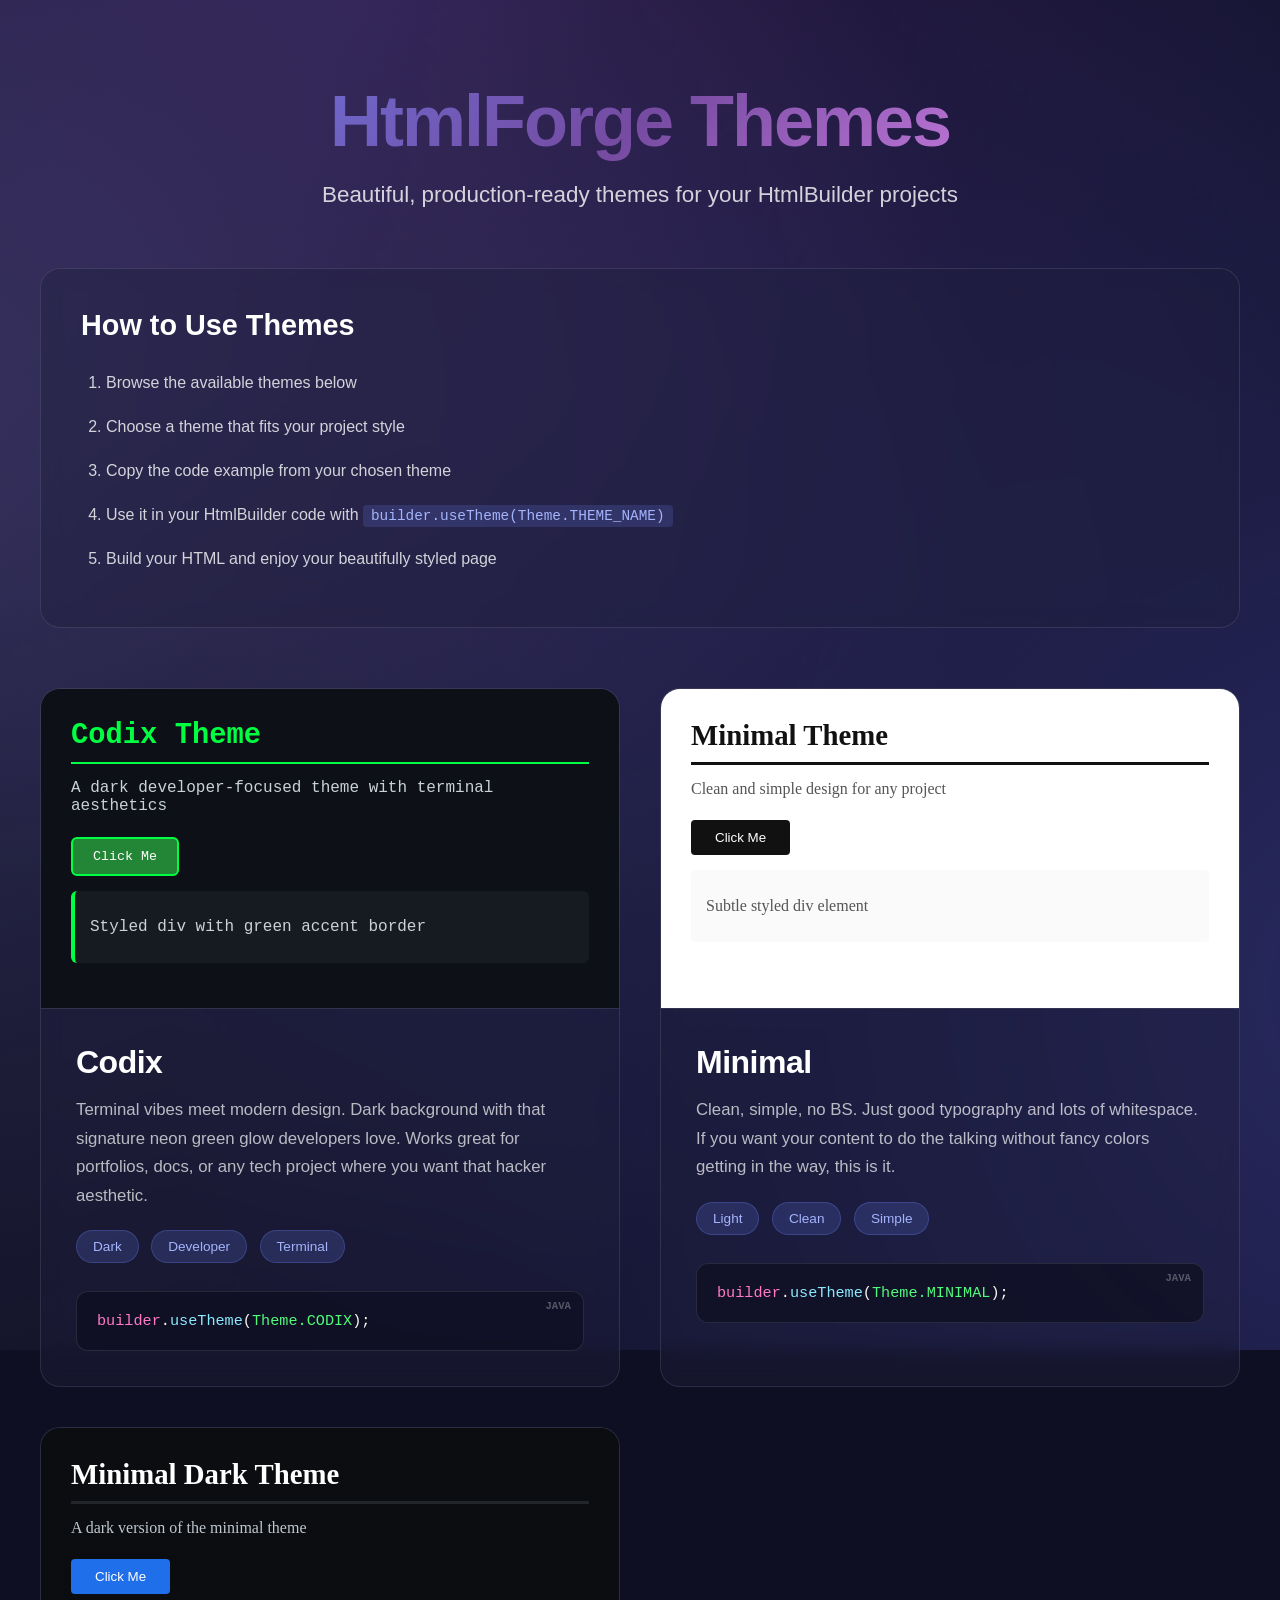
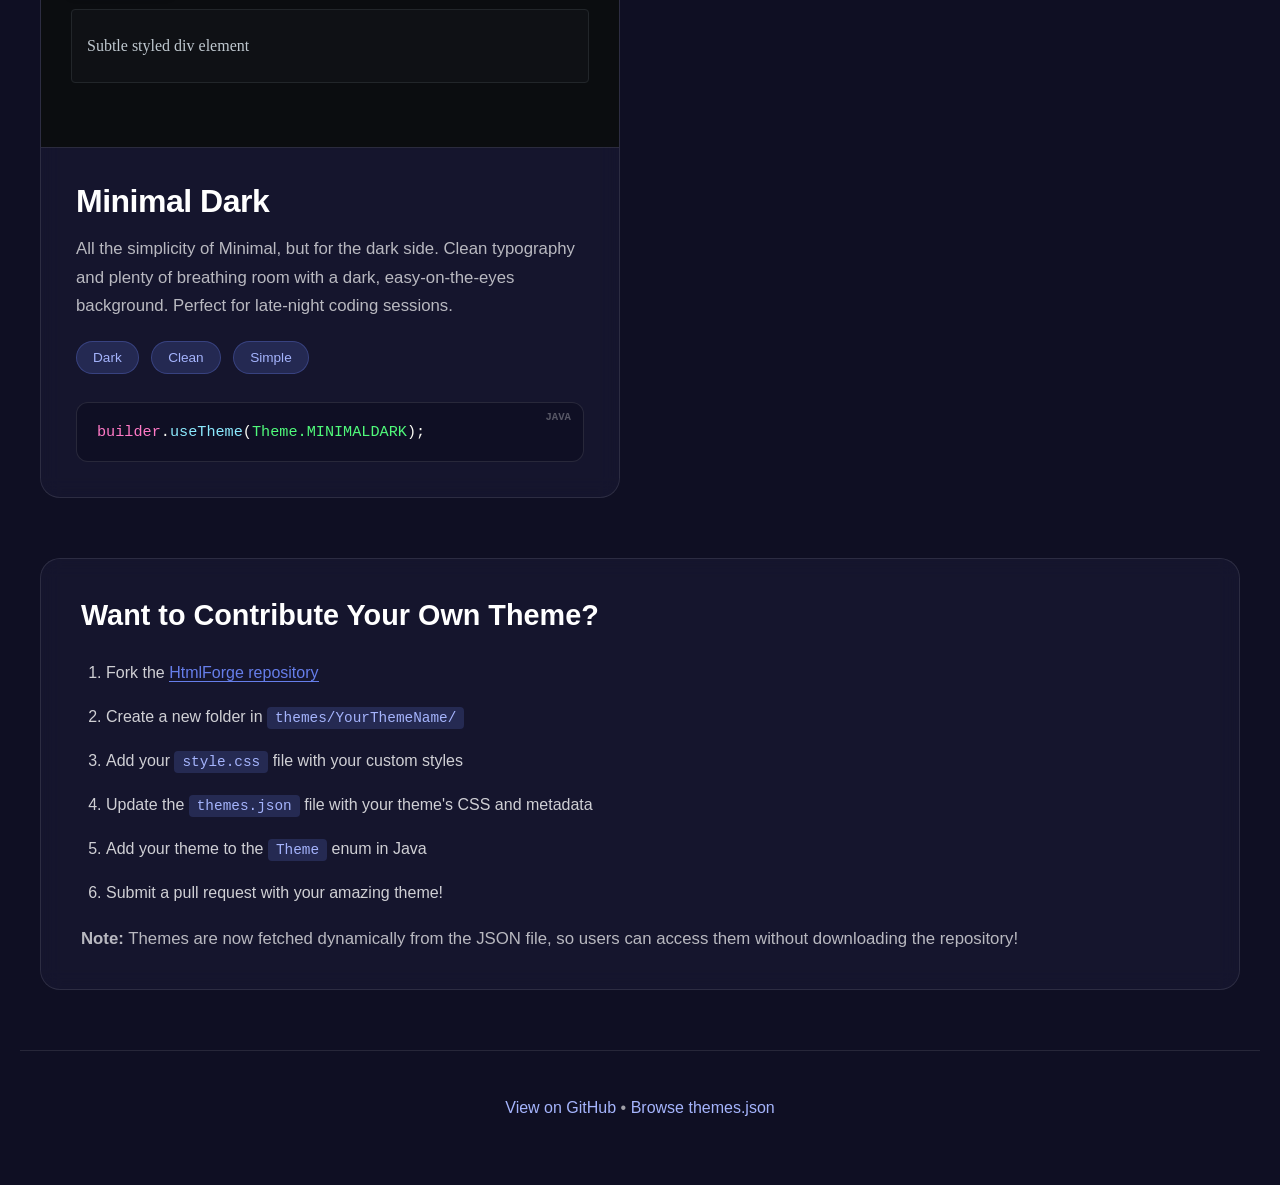
==== themes/index.html @ d9025d3d "update repository links to reflect new team ownership" ====
<!DOCTYPE html>
<html lang="en">
<head>
    <meta charset="UTF-8">
    <meta name="viewport" content="width=device-width, initial-scale=1.0">
    <title>HtmlForge Themes - Style Gallery</title>
    <style>
        * {
            margin: 0;
            padding: 0;
            box-sizing: border-box;
        }

        body {
            font-family: -apple-system, BlinkMacSystemFont, 'Segoe UI', Roboto, Oxygen, Ubuntu, sans-serif;
            background: #0f0f23;
            min-height: 100vh;
            padding: 0;
            position: relative;
            overflow-x: hidden;
        }

        /* Animated gradient background */
        body::before {
            content: '';
            position: fixed;
            top: -50%;
            left: -50%;
            width: 200%;
            height: 200%;
            background:
                radial-gradient(circle at 20% 50%, rgba(120, 119, 198, 0.3), transparent 50%),
                radial-gradient(circle at 80% 80%, rgba(99, 102, 241, 0.3), transparent 50%),
                radial-gradient(circle at 40% 20%, rgba(168, 85, 247, 0.2), transparent 50%);
            animation: gradientShift 15s ease infinite;
            z-index: -1;
        }

        @keyframes gradientShift {
            0%, 100% { transform: translate(0, 0) rotate(0deg); }
            33% { transform: translate(5%, 5%) rotate(120deg); }
            66% { transform: translate(-5%, 5%) rotate(240deg); }
        }

        .container {
            max-width: 1400px;
            margin: 0 auto;
            padding: 0 20px;
        }

        header {
            text-align: center;
            color: white;
            padding: 80px 20px 60px;
            position: relative;
        }

        header h1 {
            font-size: clamp(2.5em, 8vw, 4.5em);
            margin-bottom: 20px;
            background: linear-gradient(135deg, #667eea 0%, #764ba2 50%, #f093fb 100%);
            -webkit-background-clip: text;
            -webkit-text-fill-color: transparent;
            background-clip: text;
            font-weight: 800;
            letter-spacing: -2px;
            animation: slideDown 0.8s ease-out;
        }

        @keyframes slideDown {
            from {
                opacity: 0;
                transform: translateY(-30px);
            }
            to {
                opacity: 1;
                transform: translateY(0);
            }
        }

        header p {
            font-size: clamp(1.1em, 3vw, 1.4em);
            color: rgba(255, 255, 255, 0.8);
            font-weight: 300;
            animation: fadeIn 1s ease-out 0.3s both;
        }

        @keyframes fadeIn {
            from { opacity: 0; }
            to { opacity: 1; }
        }

        .theme-grid {
            display: grid;
            grid-template-columns: repeat(auto-fit, minmax(min(100%, 550px), 1fr));
            gap: 40px;
            margin-bottom: 60px;
            padding: 0 20px;
        }

        .theme-card {
            background: rgba(30, 30, 60, 0.4);
            backdrop-filter: blur(10px);
            border-radius: 20px;
            overflow: hidden;
            border: 1px solid rgba(255, 255, 255, 0.1);
            transition: all 0.4s cubic-bezier(0.175, 0.885, 0.32, 1.275);
            animation: cardFloat 1s ease-out both;
        }

        .theme-card:nth-child(1) { animation-delay: 0.1s; }
        .theme-card:nth-child(2) { animation-delay: 0.2s; }
        .theme-card:nth-child(3) { animation-delay: 0.3s; }

        @keyframes cardFloat {
            from {
                opacity: 0;
                transform: translateY(40px);
            }
            to {
                opacity: 1;
                transform: translateY(0);
            }
        }

        .theme-card:hover {
            transform: translateY(-10px) scale(1.02);
            border-color: rgba(102, 126, 234, 0.5);
            box-shadow:
                0 20px 60px rgba(102, 126, 234, 0.3),
                0 0 0 1px rgba(102, 126, 234, 0.2);
        }

        .theme-preview {
            height: 320px;
            overflow: hidden;
            position: relative;
            background: linear-gradient(180deg, rgba(0,0,0,0.1) 0%, rgba(0,0,0,0.3) 100%);
            border-bottom: 1px solid rgba(255, 255, 255, 0.1);
        }

        .theme-preview-content {
            padding: 30px;
            height: 100%;
            overflow: hidden;
        }

        .theme-info {
            padding: 35px;
        }

        .theme-info h2 {
            color: #ffffff;
            font-size: 2em;
            margin-bottom: 15px;
            font-weight: 700;
            letter-spacing: -0.5px;
        }

        .theme-info p {
            color: rgba(255, 255, 255, 0.7);
            font-size: 1.05em;
            line-height: 1.7;
            margin-bottom: 20px;
        }

        .theme-tags {
            margin-bottom: 20px;
        }

        .theme-tag {
            display: inline-block;
            background: rgba(102, 126, 234, 0.2);
            color: #a5b4fc;
            padding: 8px 16px;
            border-radius: 25px;
            font-size: 0.85em;
            margin-right: 8px;
            margin-bottom: 8px;
            border: 1px solid rgba(102, 126, 234, 0.3);
            font-weight: 500;
            transition: all 0.3s ease;
        }

        .theme-tag:hover {
            background: rgba(102, 126, 234, 0.3);
            border-color: rgba(102, 126, 234, 0.5);
            transform: translateY(-2px);
        }

        .code-block {
            background: rgba(15, 15, 35, 0.8);
            color: #f8f8f2;
            padding: 20px;
            border-radius: 12px;
            margin-top: 20px;
            font-family: 'Monaco', 'Courier New', monospace;
            font-size: 0.95em;
            overflow-x: auto;
            border: 1px solid rgba(255, 255, 255, 0.1);
            position: relative;
        }

        .code-block::before {
            content: 'JAVA';
            position: absolute;
            top: 8px;
            right: 12px;
            font-size: 0.7em;
            color: rgba(255, 255, 255, 0.3);
            font-weight: 600;
        }

        .code-block .keyword {
            color: #ff79c6;
        }

        .code-block .enum {
            color: #50fa7b;
        }

        .code-block .method {
            color: #8be9fd;
        }

        .instructions {
            background: rgba(30, 30, 60, 0.4);
            backdrop-filter: blur(10px);
            border-radius: 20px;
            padding: 40px;
            margin: 0 20px 60px;
            border: 1px solid rgba(255, 255, 255, 0.1);
            animation: fadeIn 1.2s ease-out;
        }

        .instructions h2 {
            color: #ffffff;
            margin-bottom: 25px;
            font-size: 1.8em;
            font-weight: 700;
        }

        .instructions ol {
            color: rgba(255, 255, 255, 0.8);
            line-height: 2;
            padding-left: 25px;
        }

        .instructions li {
            margin-bottom: 12px;
        }

        .instructions code {
            background: rgba(102, 126, 234, 0.2);
            color: #a5b4fc;
            padding: 3px 8px;
            border-radius: 4px;
            font-size: 0.9em;
            font-family: 'Monaco', monospace;
        }

        footer {
            text-align: center;
            color: rgba(255, 255, 255, 0.6);
            margin-top: 60px;
            padding: 40px 20px 60px;
            border-top: 1px solid rgba(255, 255, 255, 0.1);
        }

        footer p {
            margin: 8px 0;
        }

        footer a {
            color: #a5b4fc;
            text-decoration: none;
            transition: color 0.3s ease;
            border-bottom: 1px solid transparent;
        }

        footer a:hover {
            color: #667eea;
            border-bottom-color: #667eea;
        }

        /* Codix Preview Styles */
        .codix-preview {
            background: #0d1117;
            color: #00ff41;
            font-family: 'Consolas', 'Monaco', monospace;
        }

        .codix-preview h1 {
            color: #00ff41;
            border-bottom: 2px solid #00ff41;
            padding-bottom: 10px;
            font-size: 1.8em;
            margin-bottom: 15px;
        }

        .codix-preview p {
            color: #c9d1d9;
            margin: 12px 0;
        }

        .codix-preview button {
            background: #238636;
            color: white;
            border: 2px solid #00ff41;
            padding: 10px 20px;
            border-radius: 6px;
            font-family: 'Consolas', monospace;
            cursor: pointer;
            margin-top: 10px;
        }

        .codix-preview .demo-div {
            background: #161b22;
            border-left: 4px solid #00ff41;
            padding: 15px;
            margin-top: 15px;
            border-radius: 6px;
        }

        /* Minimal Preview Styles */
        .minimal-preview {
            background: #ffffff;
            color: #333;
            font-family: -apple-system, BlinkMacSystemFont, 'Segoe UI', Roboto;
        }

        .minimal-preview h1 {
            color: #111;
            border-bottom: 3px solid #111;
            padding-bottom: 10px;
            font-size: 1.8em;
            margin-bottom: 15px;
        }

        .minimal-preview p {
            color: #555;
            margin: 12px 0;
        }

        .minimal-preview button {
            background: #111;
            color: white;
            padding: 10px 24px;
            border: none;
            border-radius: 4px;
            cursor: pointer;
            margin-top: 10px;
        }

        .minimal-preview .demo-div {
            background: #fafafa;
            padding: 15px;
            margin-top: 15px;
            border-radius: 4px;
        }

        /* Minimal Dark Preview Styles */
        .minimaldark-preview {
            background: #0b0d10;
            color: #e6eef6;
            font-family: -apple-system, BlinkMacSystemFont, 'Segoe UI', Roboto;
        }

        .minimaldark-preview h1 {
            color: #ffffff;
            border-bottom: 3px solid #22262a;
            padding-bottom: 10px;
            font-size: 1.8em;
            margin-bottom: 15px;
        }

        .minimaldark-preview p {
            color: #bfc8cf;
            margin: 12px 0;
        }

        .minimaldark-preview button {
            background: #1f6feb;
            color: white;
            padding: 10px 24px;
            border: none;
            border-radius: 4px;
            cursor: pointer;
            margin-top: 10px;
            box-shadow: 0 2px 6px rgba(15,17,21,0.6);
        }

        .minimaldark-preview .demo-div {
            background: #0f1115;
            padding: 15px;
            margin-top: 15px;
            border-radius: 4px;
            border: 1px solid #22262a;
        }

        /* Responsive Design */
        @media (max-width: 768px) {
            header h1 {
                font-size: 2.5em;
            }

            .theme-grid {
                grid-template-columns: 1fr;
                gap: 30px;
            }

            .instructions {
                padding: 30px 25px;
            }
        }
    </style>
</head>
<body>
    <div class="container">
        <header>
            <h1>HtmlForge Themes</h1>
            <p>Beautiful, production-ready themes for your HtmlBuilder projects</p>
        </header>

        <div class="instructions">
            <h2>How to Use Themes</h2>
            <ol>
                <li>Browse the available themes below</li>
                <li>Choose a theme that fits your project style</li>
                <li>Copy the code example from your chosen theme</li>
                <li>Use it in your HtmlBuilder code with <code>builder.useTheme(Theme.THEME_NAME)</code></li>
                <li>Build your HTML and enjoy your beautifully styled page</li>
            </ol>
        </div>

        <div class="theme-grid">
            <!-- Codix Theme -->
            <div class="theme-card">
                <div class="theme-preview">
                    <div class="theme-preview-content codix-preview">
                        <h1>Codix Theme</h1>
                        <p>A dark developer-focused theme with terminal aesthetics</p>
                        <button>Click Me</button>
                        <div class="demo-div">
                            <p>Styled div with green accent border</p>
                        </div>
                    </div>
                </div>
                <div class="theme-info">
                    <h2>Codix</h2>
                    <p>Terminal vibes meet modern design. Dark background with that signature neon green glow developers love. Works great for portfolios, docs, or any tech project where you want that hacker aesthetic.</p>
                    <div class="theme-tags">
                        <span class="theme-tag">Dark</span>
                        <span class="theme-tag">Developer</span>
                        <span class="theme-tag">Terminal</span>
                    </div>
                    <div class="code-block">
<span class="keyword">builder</span>.<span class="method">useTheme</span>(<span class="enum">Theme.CODIX</span>);
                    </div>
                </div>
            </div>

            <!-- Minimal Theme -->
            <div class="theme-card">
                <div class="theme-preview">
                    <div class="theme-preview-content minimal-preview">
                        <h1>Minimal Theme</h1>
                        <p>Clean and simple design for any project</p>
                        <button>Click Me</button>
                        <div class="demo-div">
                            <p>Subtle styled div element</p>
                        </div>
                    </div>
                </div>
                <div class="theme-info">
                    <h2>Minimal</h2>
                    <p>Clean, simple, no BS. Just good typography and lots of whitespace. If you want your content to do the talking without fancy colors getting in the way, this is it.</p>
                    <div class="theme-tags">
                        <span class="theme-tag">Light</span>
                        <span class="theme-tag">Clean</span>
                        <span class="theme-tag">Simple</span>
                    </div>
                    <div class="code-block">
<span class="keyword">builder</span>.<span class="method">useTheme</span>(<span class="enum">Theme.MINIMAL</span>);
                    </div>
                </div>
            </div>

            <!-- Minimal Dark Theme -->
            <div class="theme-card">
                <div class="theme-preview">
                    <div class="theme-preview-content minimaldark-preview">
                        <h1>Minimal Dark Theme</h1>
                        <p>A dark version of the minimal theme</p>
                        <button>Click Me</button>
                        <div class="demo-div">
                            <p>Subtle styled div element</p>
                        </div>
                    </div>
                </div>
                <div class="theme-info">
                    <h2>Minimal Dark</h2>
                    <p>All the simplicity of Minimal, but for the dark side. Clean typography and plenty of breathing room with a dark, easy-on-the-eyes background. Perfect for late-night coding sessions.</p>
                    <div class="theme-tags">
                        <span class="theme-tag">Dark</span>
                        <span class="theme-tag">Clean</span>
                        <span class="theme-tag">Simple</span>
                    </div>
                    <div class="code-block">
<span class="keyword">builder</span>.<span class="method">useTheme</span>(<span class="enum">Theme.MINIMALDARK</span>);
                    </div>
                </div>
            </div>
        </div>

        <div class="instructions">
            <h2>Want to Contribute Your Own Theme?</h2>
            <ol>
                <li>Fork the <a href="https://github.com/htmlforge-team/HtmlForge" target="_blank" style="color: #667eea; text-decoration: none; border-bottom: 1px solid #667eea;">HtmlForge repository</a></li>
                <li>Create a new folder in <code>themes/YourThemeName/</code></li>
                <li>Add your <code>style.css</code> file with your custom styles</li>
                <li>Update the <code>themes.json</code> file with your theme's CSS and metadata</li>
                <li>Add your theme to the <code>Theme</code> enum in Java</li>
                <li>Submit a pull request with your amazing theme!</li>
            </ol>
            <p style="margin-top: 20px; color: rgba(255, 255, 255, 0.7); font-size: 1.05em;">
                <strong>Note:</strong> Themes are now fetched dynamically from the JSON file, so users can access them without downloading the repository!
            </p>
        </div>

        <footer>
            <p><a href="https://github.com/htmlforge-team/HtmlForge" target="_blank">View on GitHub</a> • <a href="themes.json" target="_blank">Browse themes.json</a></p>
        </footer>
    </div>
</body>
</html>
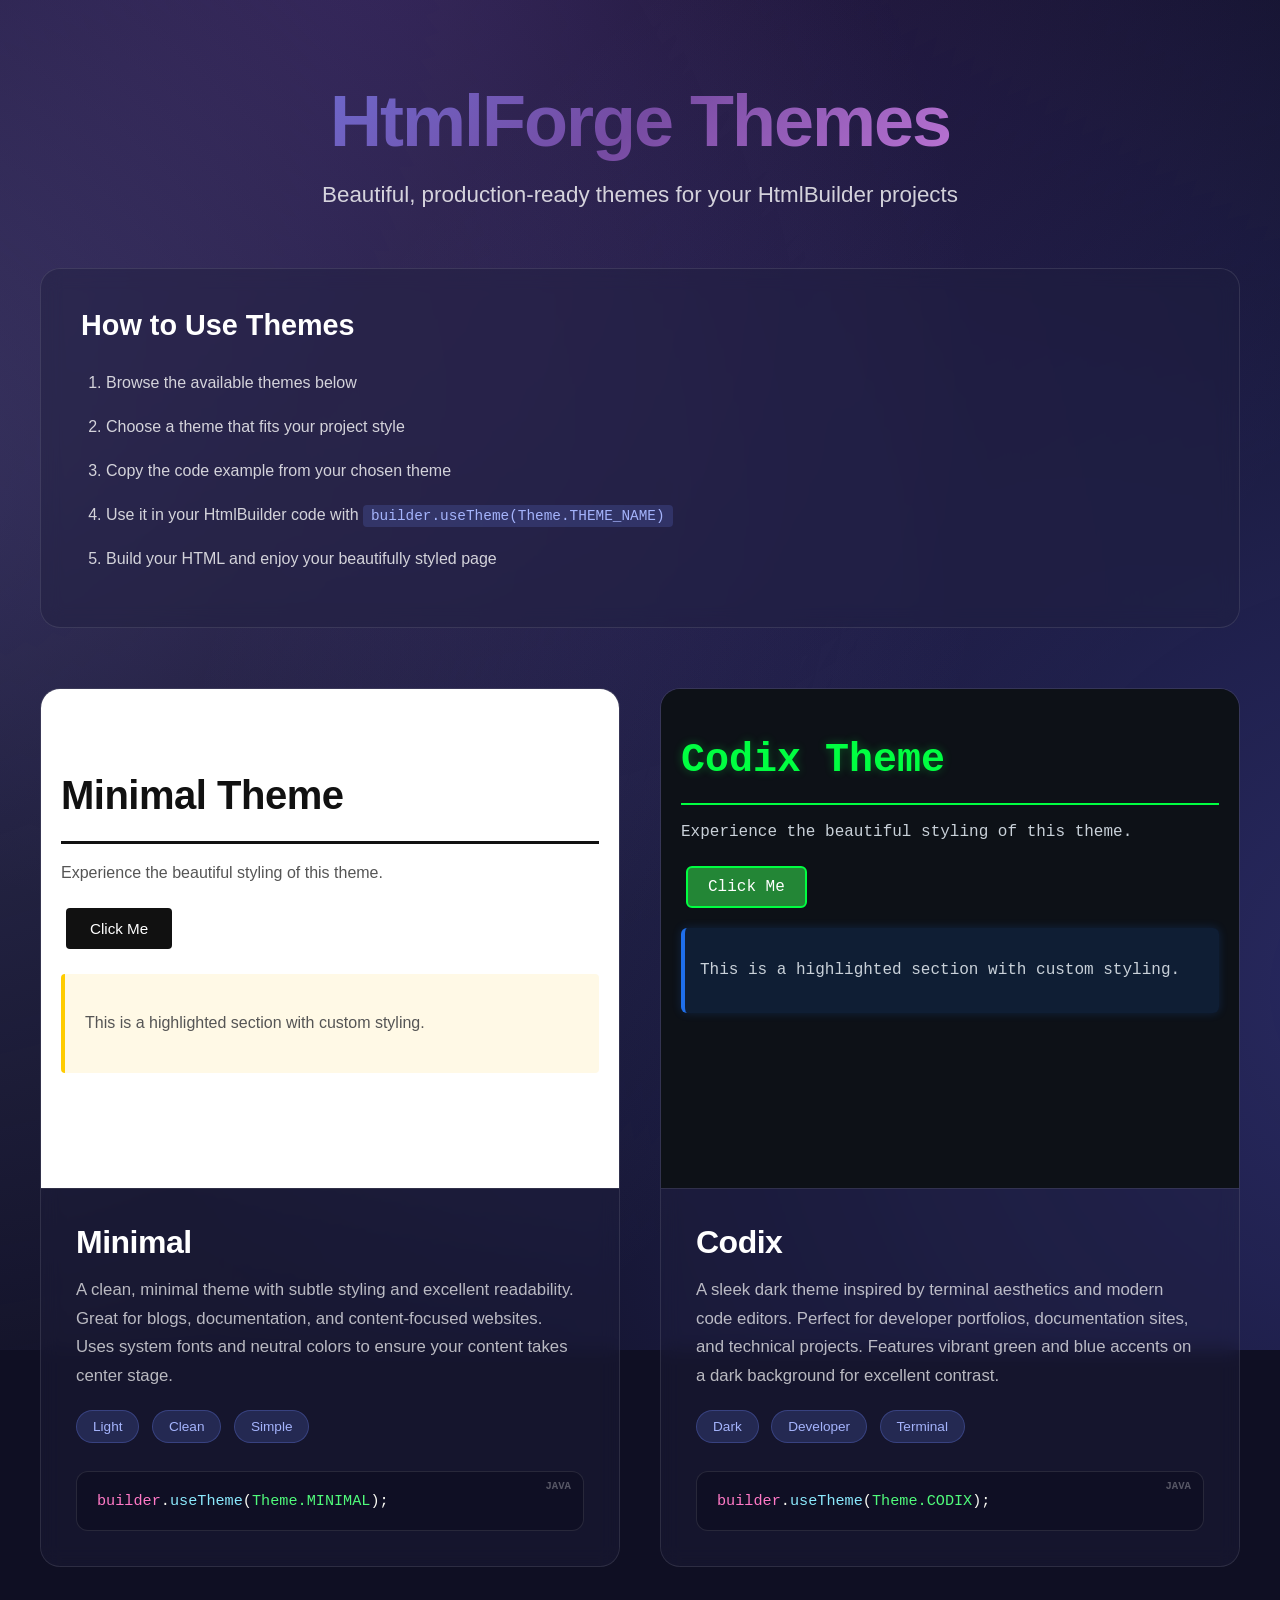
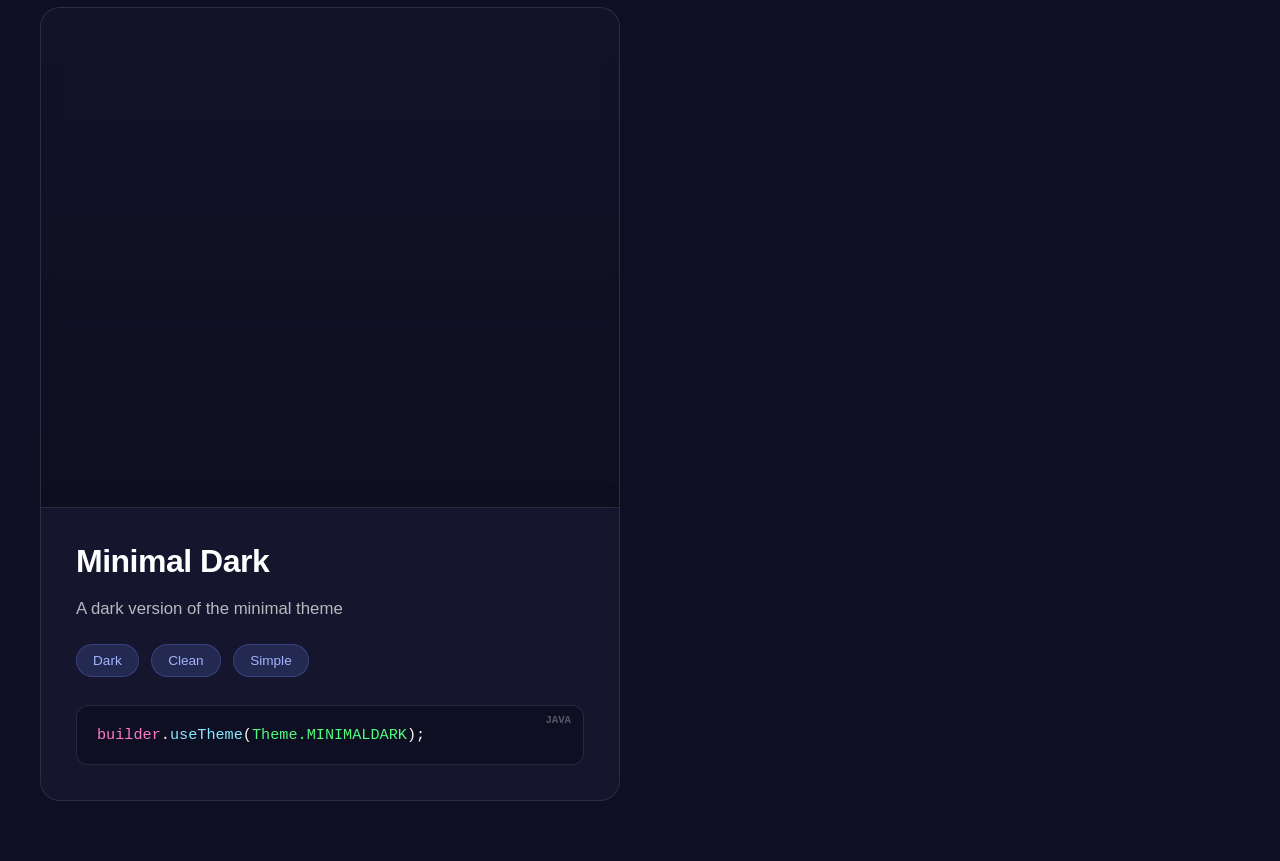
==== commit d1589c1e: "refreshed json endpoint and themes site #12" ====
--- a/themes/index.html
+++ b/themes/index.html
@@ -132,11 +132,17 @@
         }
 
         .theme-preview {
-            height: 320px;
+            height: 500px;
             overflow: hidden;
             position: relative;
             background: linear-gradient(180deg, rgba(0,0,0,0.1) 0%, rgba(0,0,0,0.3) 100%);
             border-bottom: 1px solid rgba(255, 255, 255, 0.1);
+        }
+
+        .theme-preview-iframe {
+            width: 100%;
+            height: 100%;
+            border: none;
         }
 
         .theme-preview-content {
@@ -413,6 +419,27 @@
                 padding: 30px 25px;
             }
         }
+    
+        
+    
+        
+    
+        
+    
+        
+    
+
+        
+    
+
+        /* Theme Preview Iframe Styles - Auto-generated */
+        .theme-preview-iframe {
+            width: 100%;
+            height: 100%;
+            border: none;
+            display: block;
+        }
+        /* End Theme Preview Iframe Styles */
     </style>
 </head>
 <body>
@@ -434,21 +461,43 @@
         </div>
 
         <div class="theme-grid">
+            <!-- Minimal Theme -->
+            <div class="theme-card">
+                <div class="theme-preview">
+                    <iframe 
+                        class="theme-preview-iframe" 
+                        src="[data-uri]"
+                        sandbox="allow-same-origin"
+                        scrolling="no"
+                    ></iframe>
+                </div>
+                <div class="theme-info">
+                    <h2>Minimal</h2>
+                    <p>A clean, minimal theme with subtle styling and excellent readability. Great for blogs, documentation, and content-focused websites. Uses system fonts and neutral colors to ensure your content takes center stage.</p>
+                    <div class="theme-tags">
+                        <span class="theme-tag">Light</span>
+                        <span class="theme-tag">Clean</span>
+                        <span class="theme-tag">Simple</span>
+                    </div>
+                    <div class="code-block">
+<span class="keyword">builder</span>.<span class="method">useTheme</span>(<span class="enum">Theme.MINIMAL</span>);
+                    </div>
+                </div>
+            </div>
+
             <!-- Codix Theme -->
             <div class="theme-card">
                 <div class="theme-preview">
-                    <div class="theme-preview-content codix-preview">
-                        <h1>Codix Theme</h1>
-                        <p>A dark developer-focused theme with terminal aesthetics</p>
-                        <button>Click Me</button>
-                        <div class="demo-div">
-                            <p>Styled div with green accent border</p>
-                        </div>
-                    </div>
+                    <iframe 
+                        class="theme-preview-iframe" 
+                        src="[data-uri]"
+                        sandbox="allow-same-origin"
+                        scrolling="no"
+                    ></iframe>
                 </div>
                 <div class="theme-info">
                     <h2>Codix</h2>
-                    <p>Terminal vibes meet modern design. Dark background with that signature neon green glow developers love. Works great for portfolios, docs, or any tech project where you want that hacker aesthetic.</p>
+                    <p>A sleek dark theme inspired by terminal aesthetics and modern code editors. Perfect for developer portfolios, documentation sites, and technical projects. Features vibrant green and blue accents on a dark background for excellent contrast.</p>
                     <div class="theme-tags">
                         <span class="theme-tag">Dark</span>
                         <span class="theme-tag">Developer</span>
@@ -460,47 +509,19 @@
                 </div>
             </div>
 
-            <!-- Minimal Theme -->
-            <div class="theme-card">
-                <div class="theme-preview">
-                    <div class="theme-preview-content minimal-preview">
-                        <h1>Minimal Theme</h1>
-                        <p>Clean and simple design for any project</p>
-                        <button>Click Me</button>
-                        <div class="demo-div">
-                            <p>Subtle styled div element</p>
-                        </div>
-                    </div>
-                </div>
-                <div class="theme-info">
-                    <h2>Minimal</h2>
-                    <p>Clean, simple, no BS. Just good typography and lots of whitespace. If you want your content to do the talking without fancy colors getting in the way, this is it.</p>
-                    <div class="theme-tags">
-                        <span class="theme-tag">Light</span>
-                        <span class="theme-tag">Clean</span>
-                        <span class="theme-tag">Simple</span>
-                    </div>
-                    <div class="code-block">
-<span class="keyword">builder</span>.<span class="method">useTheme</span>(<span class="enum">Theme.MINIMAL</span>);
-                    </div>
-                </div>
-            </div>
-
             <!-- Minimal Dark Theme -->
             <div class="theme-card">
                 <div class="theme-preview">
-                    <div class="theme-preview-content minimaldark-preview">
-                        <h1>Minimal Dark Theme</h1>
-                        <p>A dark version of the minimal theme</p>
-                        <button>Click Me</button>
-                        <div class="demo-div">
-                            <p>Subtle styled div element</p>
-                        </div>
-                    </div>
+                    <iframe 
+                        class="theme-preview-iframe" 
+                        src="[data-uri]"
+                        sandbox="allow-same-origin"
+                        scrolling="no"
+                    ></iframe>
                 </div>
                 <div class="theme-info">
                     <h2>Minimal Dark</h2>
-                    <p>All the simplicity of Minimal, but for the dark side. Clean typography and plenty of breathing room with a dark, easy-on-the-eyes background. Perfect for late-night coding sessions.</p>
+                    <p>A dark version of the minimal theme</p>
                     <div class="theme-tags">
                         <span class="theme-tag">Dark</span>
                         <span class="theme-tag">Clean</span>
@@ -511,27 +532,8 @@
                     </div>
                 </div>
             </div>
+
         </div>
-
-        <div class="instructions">
-            <h2>Want to Contribute Your Own Theme?</h2>
-            <ol>
-                <li>Fork the <a href="https://github.com/htmlforge-team/HtmlForge" target="_blank" style="color: #667eea; text-decoration: none; border-bottom: 1px solid #667eea;">HtmlForge repository</a></li>
-                <li>Create a new folder in <code>themes/YourThemeName/</code></li>
-                <li>Add your <code>style.css</code> file with your custom styles</li>
-                <li>Update the <code>themes.json</code> file with your theme's CSS and metadata</li>
-                <li>Add your theme to the <code>Theme</code> enum in Java</li>
-                <li>Submit a pull request with your amazing theme!</li>
-            </ol>
-            <p style="margin-top: 20px; color: rgba(255, 255, 255, 0.7); font-size: 1.05em;">
-                <strong>Note:</strong> Themes are now fetched dynamically from the JSON file, so users can access them without downloading the repository!
-            </p>
-        </div>
-
-        <footer>
-            <p><a href="https://github.com/htmlforge-team/HtmlForge" target="_blank">View on GitHub</a> • <a href="themes.json" target="_blank">Browse themes.json</a></p>
-        </footer>
-    </div>
 </body>
 </html>
 
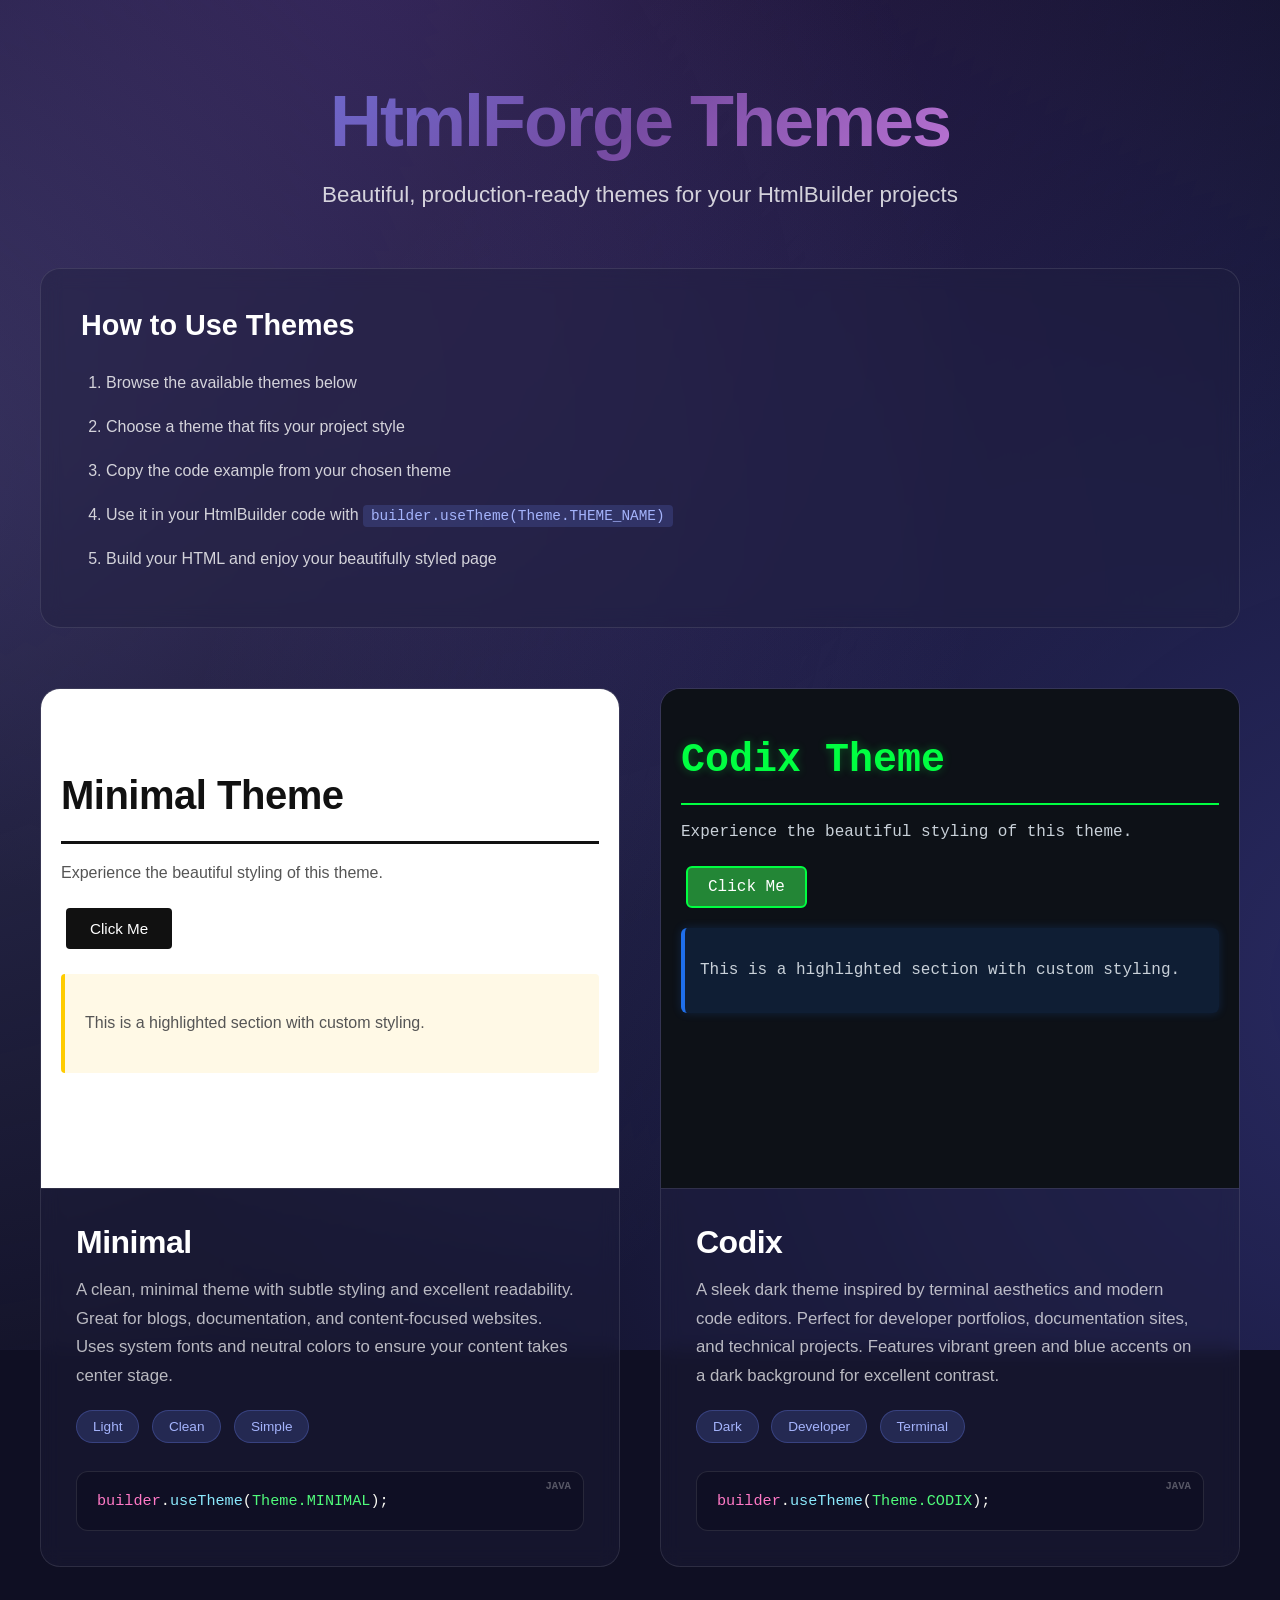
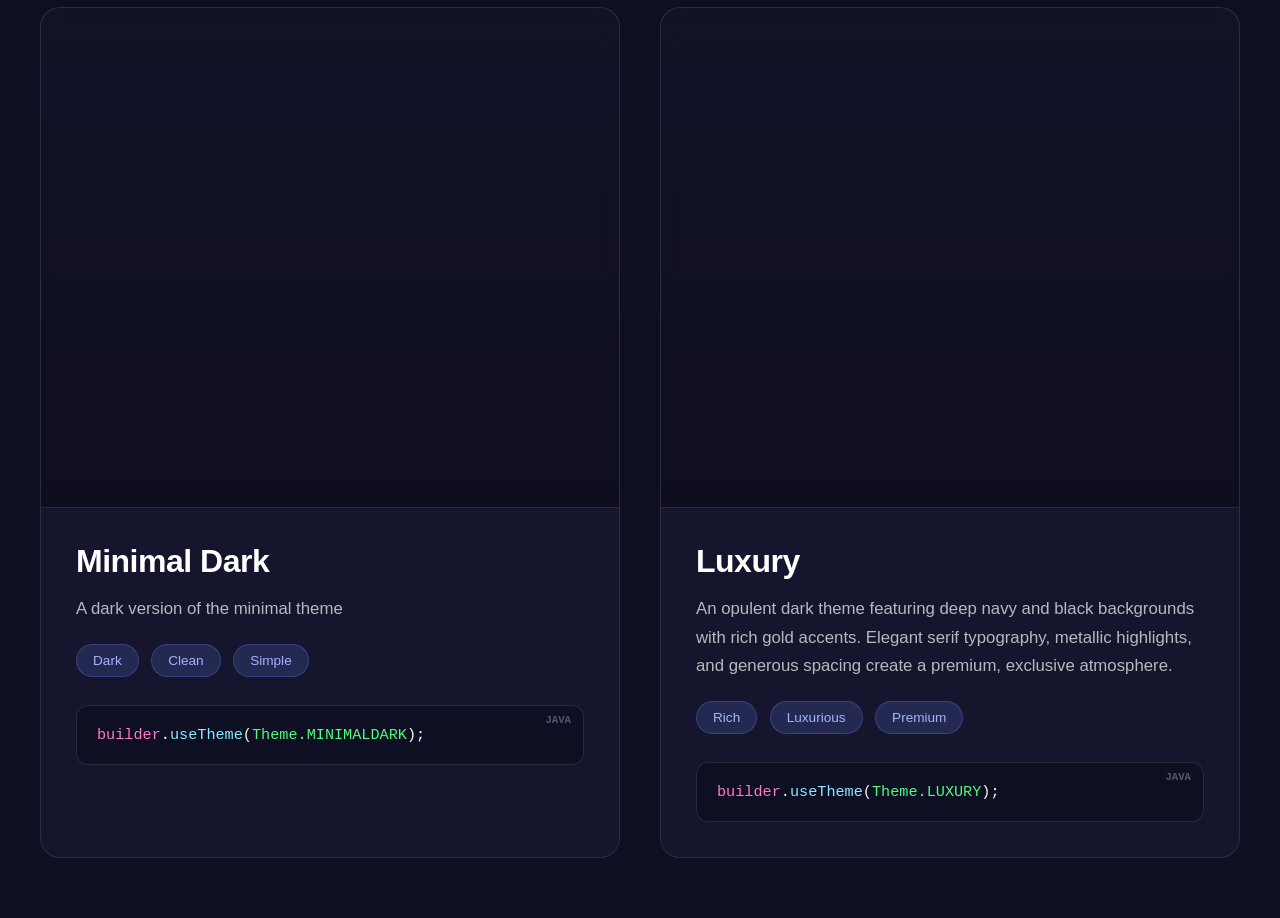
==== commit 66b8a118: "added luxury theme" ====
--- a/themes/index.html
+++ b/themes/index.html
@@ -432,6 +432,15 @@
         
     
 
+        
+    
+
+        
+    
+
+        
+    
+
         /* Theme Preview Iframe Styles - Auto-generated */
         .theme-preview-iframe {
             width: 100%;
@@ -443,24 +452,24 @@
     </style>
 </head>
 <body>
-    <div class="container">
-        <header>
-            <h1>HtmlForge Themes</h1>
-            <p>Beautiful, production-ready themes for your HtmlBuilder projects</p>
-        </header>
-
-        <div class="instructions">
-            <h2>How to Use Themes</h2>
-            <ol>
-                <li>Browse the available themes below</li>
-                <li>Choose a theme that fits your project style</li>
-                <li>Copy the code example from your chosen theme</li>
-                <li>Use it in your HtmlBuilder code with <code>builder.useTheme(Theme.THEME_NAME)</code></li>
-                <li>Build your HTML and enjoy your beautifully styled page</li>
-            </ol>
-        </div>
-
-        <div class="theme-grid">
+<div class="container">
+    <header>
+        <h1>HtmlForge Themes</h1>
+        <p>Beautiful, production-ready themes for your HtmlBuilder projects</p>
+    </header>
+
+    <div class="instructions">
+        <h2>How to Use Themes</h2>
+        <ol>
+            <li>Browse the available themes below</li>
+            <li>Choose a theme that fits your project style</li>
+            <li>Copy the code example from your chosen theme</li>
+            <li>Use it in your HtmlBuilder code with <code>builder.useTheme(Theme.THEME_NAME)</code></li>
+            <li>Build your HTML and enjoy your beautifully styled page</li>
+        </ol>
+    </div>
+
+    <div class="theme-grid">
             <!-- Minimal Theme -->
             <div class="theme-card">
                 <div class="theme-preview">
@@ -533,7 +542,32 @@
                 </div>
             </div>
 
+            <!-- Luxury Theme -->
+            <div class="theme-card">
+                <div class="theme-preview">
+                    <iframe 
+                        class="theme-preview-iframe" 
+                        src="[data-uri]"
+                        sandbox="allow-same-origin"
+                        scrolling="no"
+                    ></iframe>
+                </div>
+                <div class="theme-info">
+                    <h2>Luxury</h2>
+                    <p>An opulent dark theme featuring deep navy and black backgrounds with rich gold accents. Elegant serif typography, metallic highlights, and generous spacing create a premium, exclusive atmosphere.</p>
+                    <div class="theme-tags">
+                        <span class="theme-tag">Rich</span>
+                        <span class="theme-tag">Luxurious</span>
+                        <span class="theme-tag">Premium</span>
+                    </div>
+                    <div class="code-block">
+<span class="keyword">builder</span>.<span class="method">useTheme</span>(<span class="enum">Theme.LUXURY</span>);
+                    </div>
+                </div>
+            </div>
+
         </div>
+</div>
 </body>
 </html>
 
